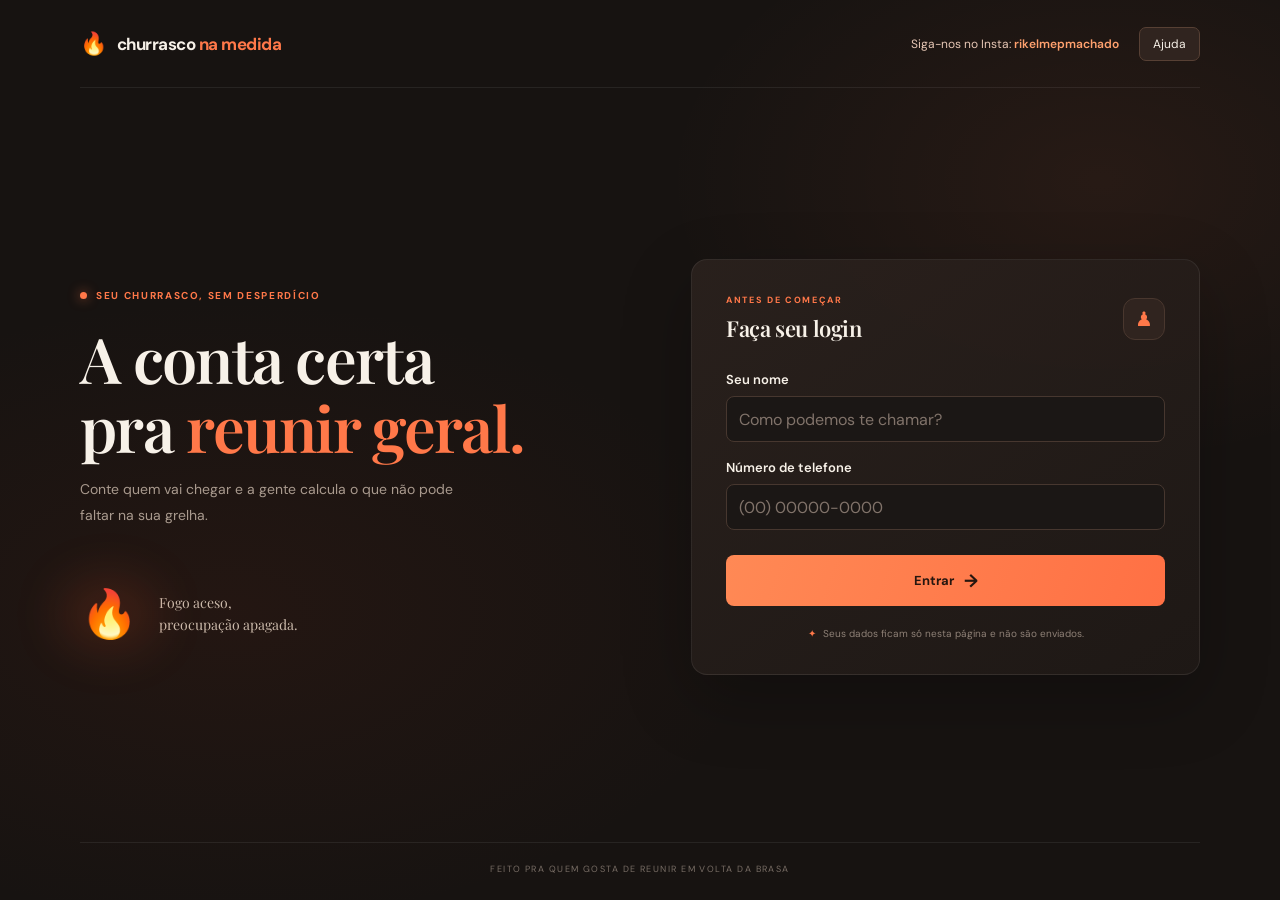
==== index.html @ 03a10711 "fix: ajusta quantidades de bebidas e pão de alho Co-authored-by: Copilot <223556219+Copilot@users.no" ====
<!DOCTYPE html>
<html lang="pt-BR">
<head>
  <meta charset="UTF-8">
  <meta name="viewport" content="width=device-width, initial-scale=1.0">
  <meta name="theme-color" content="#171311">
  <meta name="description" content="Planeje seu churrasco: calcule carnes, bebidas e acompanhamentos, organize compras e crie convites.">
  <title>Churrasco na Medida | Organizador</title>
  <link rel="preconnect" href="https://fonts.googleapis.com">
  <link rel="preconnect" href="https://fonts.gstatic.com" crossorigin>
  <link href="https://fonts.googleapis.com/css2?family=DM+Sans:wght@400;500;600;700&family=Playfair+Display:wght@600;700&display=swap" rel="stylesheet">
  <link rel="stylesheet" href="style.css">
  <script src="script.js" defer></script>
</head>
<body>
  <main class="page-shell">
    <header class="site-header">
      <a class="brand" href="#" aria-label="Churrasco na Medida, início">
        <span class="brand-mark" aria-hidden="true">🔥</span>
        <span>churrasco <span class="brand-accent">na medida</span></span>
      </a>
      <nav class="header-actions" aria-label="Links e ajuda">
        <a class="instagram-link" href="https://www.instagram.com/rikelmepmachado/" target="_blank" rel="noopener noreferrer">
          Siga-nos no Insta: <strong>rikelmepmachado</strong>
        </a>
        <button class="help-button" id="help-button" type="button">Ajuda</button>
      </nav>
    </header>

    <section class="calculator-layout" aria-labelledby="page-title">
      <div class="intro">
        <p class="eyebrow"><span aria-hidden="true"></span> SEU CHURRASCO, SEM DESPERDÍCIO</p>
        <h1 id="page-title">A conta certa<br>pra <span>reunir geral.</span></h1>
        <p class="intro-copy">Conte quem vai chegar e a gente calcula o que não pode faltar na sua grelha.</p>
        <div class="fire-illustration" aria-hidden="true">
          <span class="fire-glow"></span>
          <span class="fire-emoji">🔥</span>
          <span class="fire-caption">Fogo aceso,<br>preocupação apagada.</span>
        </div>
      </div>

      <div class="calculator-card">
        <section id="login-panel" aria-labelledby="login-title">
          <div class="card-heading">
            <div>
              <p class="card-kicker">ANTES DE COMEÇAR</p>
              <h2 id="login-title">Faça seu login</h2>
            </div>
            <span class="people-icon" aria-hidden="true">♟</span>
          </div>

          <form id="login-form">
            <div class="fields">
              <div class="form-field login-field">
                <label for="user-name">Seu nome</label>
                <input id="user-name" name="userName" type="text" autocomplete="name" maxlength="80" placeholder="Como podemos te chamar?" required>
              </div>
              <div class="form-field login-field">
                <label for="user-phone">Número de telefone</label>
                <input id="user-phone" name="phone" type="tel" autocomplete="tel" inputmode="tel" minlength="8" maxlength="20" placeholder="(00) 00000-0000" required>
              </div>
            </div>
            <button class="calculate-button" type="submit">
              Entrar <span aria-hidden="true">→</span>
            </button>
          </form>
          <p class="privacy-note"><span aria-hidden="true">✦</span> Seus dados ficam só nesta página e não são enviados.</p>
        </section>

        <section id="calculator-panel" hidden>
          <p id="login-thanks" class="login-thanks" role="status"></p>
          <div class="card-heading">
            <div>
              <p class="card-kicker">VAMOS COMEÇAR</p>
              <h2>Quem vem pro churrasco?</h2>
            </div>
            <span class="people-icon" aria-hidden="true">♟</span>
          </div>
          <form id="calculator-form">
            <div class="fields">
              <div class="form-field">
                <label for="men">Homens</label>
                <span class="field-hint">500g de carne por pessoa</span>
                <input id="men" name="men" type="number" min="0" step="1" value="0" inputmode="numeric" required>
              </div>
              <div class="form-field">
                <label for="women">Mulheres</label>
                <span class="field-hint">400g de carne por pessoa</span>
                <input id="women" name="women" type="number" min="0" step="1" value="0" inputmode="numeric" required>
              </div>
              <div class="form-field">
                <label for="children">Crianças</label>
                <span class="field-hint">Até 12 anos · 250g de carne por criança</span>
                <input id="children" name="children" type="number" min="0" step="1" value="0" inputmode="numeric" required>
              </div>
            </div>
            <fieldset class="side-options meat-options">
              <legend>Carnes <span>(escolha os cortes)</span></legend>
              <div class="side-checkboxes">
                <label><input type="checkbox" name="meats" value="picanha" checked> Picanha</label>
                <label><input type="checkbox" name="meats" value="alcatra"> Alcatra</label>
                <label><input type="checkbox" name="meats" value="costela"> Costela</label>
                <label><input type="checkbox" name="meats" value="maminha"> Maminha</label>
                <label><input type="checkbox" name="meats" value="linguica" checked> Linguiça</label>
                <label><input type="checkbox" name="meats" value="frango" checked> Frango</label>
                <label><input type="checkbox" name="meats" value="coracao"> Coração de frango</label>
                <label><input type="checkbox" name="meats" value="costelinha"> Costelinha suína</label>
              </div>
            </fieldset>
            <fieldset class="side-options">
              <legend>Acompanhamentos <span>(selecione os que deseja)</span></legend>
              <div class="side-checkboxes">
                <label><input type="checkbox" name="sides" value="rice"> Arroz</label>
                <label><input type="checkbox" name="sides" value="garlic-bread"> Pão de alho</label>
                <label><input type="checkbox" name="sides" value="farofa"> Farofa</label>
                <label><input type="checkbox" name="sides" value="vinaigrette"> Vinagrete</label>
                <label><input type="checkbox" name="sides" value="potato-salad"> Salada de maionese</label>
              </div>
            </fieldset>
            <fieldset class="side-options">
              <legend>Bebidas sem álcool <span>(a quantidade é dividida entre as opções)</span></legend>
              <div class="side-checkboxes">
                <label><input type="checkbox" name="drinks" value="water" checked> Água</label>
                <label><input type="checkbox" name="drinks" value="soda" checked> Refrigerante</label>
                <label><input type="checkbox" name="drinks" value="juice"> Suco</label>
                <label><input type="checkbox" name="drinks" value="other"> Outras bebidas</label>
              </div>
              <div class="drink-settings">
                <label class="form-field login-field" for="duration">
                  Duração do churrasco (horas)
                  <input id="duration" name="duration" type="number" min="1" max="24" step="1" value="4" required>
                </label>
                <label class="form-field login-field other-drink-field" for="other-drink-name">
                  Nome da outra bebida
                  <input id="other-drink-name" name="otherDrinkName" type="text" maxlength="40" placeholder="Ex.: água de coco" disabled>
                </label>
              </div>
            </fieldset>
            <label class="economy-option">
              <input id="economy-mode" name="economyMode" type="checkbox">
              <span><strong>Modo econômico</strong><small>Prioriza frango, linguiça, arroz e farofa para simplificar e reduzir desperdícios.</small></span>
            </label>
            <button class="calculate-button" type="submit">
              Calcular meu churrasco <span aria-hidden="true">→</span>
            </button>
            <p class="inline-status" id="calculator-status" role="status"></p>
          </form>

          <section id="results" class="results" aria-labelledby="results-title" aria-live="polite" hidden>
            <div class="results-heading">
              <div>
                <p class="card-kicker">LISTA DE COMPRAS</p>
                <h2 id="results-title">Pode preparar a brasa!</h2>
              </div>
              <span class="results-people" id="people-count"></span>
            </div>
            <p class="people-breakdown" id="people-breakdown"></p>
            <div class="result-list">
              <article class="result-item result-featured">
                <span class="result-icon" aria-hidden="true">🥩</span>
                <div class="result-label"><h3>Carnes selecionadas</h3><p>Quantidade total recomendada</p></div>
                <strong id="meat-result">0 kg</strong>
              </article>
              <div class="result-details" id="meat-breakdown" aria-label="Quantidade por tipo de carne"></div>
              <article class="result-item">
                <span class="result-icon" aria-hidden="true">🍺</span>
                <div class="result-label"><h3>Cerveja</h3><p>1,5 L por adulto</p></div>
                <strong id="beer-result">0 L</strong>
              </article>
              <article class="result-item">
                <span class="result-icon" aria-hidden="true">🥤</span>
                <div class="result-label"><h3>Bebidas sem álcool</h3><p>300 ml por adulto e 400 ml por criança, por hora</p></div>
                <strong id="soft-drink-result">0 L</strong>
              </article>
              <div class="result-details" id="drink-breakdown" aria-label="Quantidade por tipo de bebida"></div>
              <article class="result-item">
                <span class="result-icon" aria-hidden="true">🪵</span>
                <div class="result-label"><h3>Carvão</h3><p>1 kg por kg de carne</p></div>
                <strong id="charcoal-result">0 kg</strong>
              </article>
              <article class="result-item" id="rice-result-item" hidden>
                <span class="result-icon" aria-hidden="true">🍚</span>
                <div class="result-label"><h3>Arroz</h3><p>150g por adulto, 75g por criança</p></div>
                <strong id="rice-result">0 kg</strong>
              </article>
              <article class="result-item" id="garlic-bread-result-item" hidden>
                <span class="result-icon" aria-hidden="true">🥖</span>
                <div class="result-label"><h3>Pão de alho</h3><p>1 por adulto, meio por criança</p></div>
                <strong id="garlic-bread-result">0 unidades</strong>
              </article>
              <article class="result-item" id="farofa-result-item" hidden>
                <span class="result-icon" aria-hidden="true">🍲</span>
                <div class="result-label"><h3>Farofa</h3><p>50g por adulto, 25g por criança</p></div>
                <strong id="farofa-result">0 g</strong>
              </article>
              <article class="result-item" id="vinaigrette-result-item" hidden>
                <span class="result-icon" aria-hidden="true">🍅</span>
                <div class="result-label"><h3>Vinagrete</h3><p>50g por adulto, 25g por criança</p></div>
                <strong id="vinaigrette-result">0 g</strong>
              </article>
              <article class="result-item" id="potato-salad-result-item" hidden>
                <span class="result-icon" aria-hidden="true">🥗</span>
                <div class="result-label"><h3>Salada de maionese</h3><p>150g por adulto, 100g por criança</p></div>
                <strong id="potato-salad-result">0 kg</strong>
              </article>
            </div>
            <p class="results-note">Estimativa baseada nas quantidades por pessoa. Bom churrasco! 🔥</p>
            <section class="shopping-section" aria-labelledby="shopping-title">
              <div class="section-heading">
                <div><p class="card-kicker">TUDO EM UM SÓ LUGAR</p><h3 id="shopping-title">Lista de compras</h3></div>
                <button class="secondary-button" id="save-plan-button" type="button">Salvar planejamento</button>
              </div>
              <form class="add-item-form" id="add-item-form">
                <label class="visually-hidden" for="new-item-name">Produto</label>
                <input id="new-item-name" name="itemName" type="text" maxlength="80" placeholder="Adicionar outro produto" required>
                <label class="visually-hidden" for="new-item-quantity">Quantidade</label>
                <input id="new-item-quantity" name="itemQuantity" type="number" min="0" step="any" value="1" required>
                <label class="visually-hidden" for="new-item-unit">Unidade</label>
                <input id="new-item-unit" name="itemUnit" type="text" maxlength="20" value="unidades" placeholder="Unidade">
                <button class="secondary-button" type="submit">Adicionar</button>
              </form>
              <ul class="shopping-list" id="shopping-list" aria-label="Itens para comprar"></ul>
              <div class="list-actions">
                <button class="secondary-button" id="export-pdf-button" type="button">Exportar lista em PDF</button>
                <span id="shopping-status" class="inline-status" role="status"></span>
              </div>
            </section>
          </section>
          <section id="extra-tools" class="extra-tools" hidden>
            <section class="tool-section invitation-section" aria-labelledby="invitation-title">
              <div class="section-heading">
                <div><p class="card-kicker">CHAME A TURMA</p><h3 id="invitation-title">Convite para o churrasco</h3></div>
                <span class="tool-icon" aria-hidden="true">💌</span>
              </div>
              <form id="invitation-form" class="invitation-form">
                <label>Nome do churrasco<input name="eventName" type="text" maxlength="80" placeholder="Ex.: Churrasco de domingo" required></label>
                <div class="invitation-fields">
                  <label>Data<input name="eventDate" type="date" required></label>
                  <label>Horário<input name="eventTime" type="time" required></label>
                </div>
                <label>Local<input name="eventLocation" type="text" maxlength="100" placeholder="Onde será?" required></label>
                <label>Mensagem personalizada<textarea name="eventMessage" rows="3" maxlength="240" placeholder="Uma mensagem para os convidados (opcional)"></textarea></label>
                <button class="calculate-button" type="submit">Preparar convite <span aria-hidden="true">→</span></button>
              </form>
              <article id="invitation-preview" class="invitation-preview" hidden aria-live="polite">
                <p class="card-kicker">VOCÊ ESTÁ CONVIDADO(A)!</p>
                <h4 id="preview-name"></h4>
                <p id="preview-date"></p>
                <p id="preview-location"></p>
                <p id="preview-message"></p>
                <a id="whatsapp-link" class="secondary-button whatsapp-button" href="#" target="_blank" rel="noopener noreferrer">Compartilhar pelo WhatsApp</a>
              </article>
            </section>
            <section class="tool-section history-section" aria-labelledby="history-title">
              <div class="section-heading">
                <div><p class="card-kicker">GUARDADO NESTE NAVEGADOR</p><h3 id="history-title">Histórico de churrascos</h3></div>
                <span class="tool-icon" aria-hidden="true">🗂️</span>
              </div>
              <p class="history-empty" id="history-empty">Seus planejamentos salvos aparecerão aqui.</p>
              <ul class="history-list" id="history-list"></ul>
              <p class="inline-status" id="storage-status" role="status"></p>
            </section>
          </section>
        </section>
      </div>
    </section>
    <footer class="site-footer">FEITO PRA QUEM GOSTA DE REUNIR EM VOLTA DA BRASA</footer>
  </main>
  <dialog id="help-dialog" aria-labelledby="help-title">
    <div class="help-content">
      <div class="help-heading">
        <div>
          <p class="card-kicker">PRECISA DE UMA MÃO?</p>
          <h2 id="help-title">Como usar</h2>
        </div>
        <button class="help-close" id="help-close" type="button" aria-label="Fechar ajuda">×</button>
      </div>
      <p>Preencha seu nome e telefone para entrar. Depois, informe quantos adultos e crianças vão ao churrasco, escolha carnes, bebidas e acompanhamentos e toque em <strong>Calcular meu churrasco</strong>.</p>
      <p>Você pode editar a lista de compras, preparar um convite para compartilhar pelo WhatsApp, salvar planejamentos neste navegador e imprimir a lista ou salvá-la como PDF. Seus dados de login não são enviados nem guardados.</p>
    </div>
  </dialog>
</body>
</html>
---- style.css ----
:root {
  color-scheme: dark;
  font-family: "DM Sans", sans-serif;
  background: #171311;
  color: #f7f1e8;
  font-synthesis: none;
  text-rendering: optimizeLegibility;
  --surface: #211b18;
  --surface-raised: #2a211d;
  --muted: #a99a8e;
  --accent: #ff7849;
  --accent-light: #ffa16e;
  --line: #3a2e28;
}

* { box-sizing: border-box; }

body {
  min-width: 0;
  min-height: 100vh;
  margin: 0;
  background:
    radial-gradient(ellipse at 18% 68%, rgb(120 44 24 / 13%), transparent 36%),
    radial-gradient(ellipse at 86% 20%, rgb(255 120 73 / 7%), transparent 28%),
    #171311;
}

button, input { font: inherit; }

.page-shell {
  width: min(1120px, calc(100% - 64px));
  min-height: 100vh;
  margin: 0 auto;
  display: flex;
  flex-direction: column;
}

.site-header {
  min-height: 88px;
  display: flex;
  align-items: center;
  justify-content: space-between;
  border-bottom: 1px solid rgb(255 255 255 / 7%);
}

.brand {
  display: inline-flex;
  align-items: center;
  gap: 10px;
  color: #f7f1e8;
  font-size: 17px;
  font-weight: 700;
  letter-spacing: -0.5px;
  text-decoration: none;
}

.brand-mark { font-size: 22px; }
.brand-accent { color: var(--accent); }
.header-actions { display: flex; align-items: center; gap: 20px; }
.instagram-link { color: #e7c7b5; font-size: 12px; text-decoration: none; }
.instagram-link strong { color: var(--accent-light); font-weight: 600; }
.instagram-link:hover { text-decoration: underline; }
.help-button, .help-close {
  border: 1px solid #574034;
  border-radius: 7px;
  color: #f7f1e8;
  background: #30241f;
  cursor: pointer;
}
.help-button { padding: 8px 13px; font-size: 12px; }
.help-button:hover, .help-close:hover { border-color: var(--accent); }

.calculator-layout {
  flex: 1;
  display: grid;
  grid-template-columns: 1fr 1fr;
  align-items: center;
  gap: clamp(44px, 8vw, 104px);
  padding: 68px 0 64px;
}

.intro {
  position: relative;
  align-self: stretch;
  display: flex;
  flex-direction: column;
  justify-content: center;
}

.eyebrow, .card-kicker {
  margin: 0;
  color: var(--accent);
  font-size: 10px;
  font-weight: 700;
  letter-spacing: 1.65px;
}

.eyebrow { display: flex; align-items: center; gap: 9px; }
.eyebrow span {
  width: 7px;
  height: 7px;
  border-radius: 50%;
  background: var(--accent);
  box-shadow: 0 0 12px rgb(255 120 73 / 70%);
}

h1, h2, h3, p { margin-top: 0; }

h1 {
  margin: 22px 0 16px;
  font-family: "Playfair Display", Georgia, serif;
  font-size: clamp(42px, 5vw, 63px);
  font-weight: 600;
  letter-spacing: -1.7px;
  line-height: 1.09;
}

h1 span { color: var(--accent); }

.intro-copy {
  max-width: 380px;
  margin-bottom: 0;
  color: var(--muted);
  font-size: 14px;
  line-height: 1.8;
}

.fire-illustration { position: relative; display: flex; align-items: center; gap: 20px; margin-top: 55px; }
.fire-glow {
  position: absolute;
  left: -20px;
  width: 98px;
  height: 72px;
  border-radius: 50%;
  background: rgb(255 92 42 / 14%);
  filter: blur(24px);
}
.fire-emoji { position: relative; font-size: 47px; }
.fire-caption { color: #cab9aa; font-family: "Playfair Display", Georgia, serif; font-size: 14px; line-height: 1.55; }

.calculator-card {
  padding: 34px;
  border: 1px solid rgb(255 255 255 / 7%);
  border-radius: 16px;
  background: linear-gradient(145deg, rgb(42 33 29 / 97%), rgb(31 25 22 / 97%));
  box-shadow: 0 24px 70px rgb(0 0 0 / 24%);
}

.card-heading, .results-heading { display: flex; align-items: center; justify-content: space-between; gap: 16px; }
.card-heading { margin-bottom: 28px; }
.card-kicker { margin-bottom: 7px; font-size: 9px; }
.card-heading h2, .results-heading h2 {
  margin-bottom: 0;
  font-family: "Playfair Display", Georgia, serif;
  font-size: 22px;
  font-weight: 600;
  letter-spacing: -0.4px;
}

.people-icon {
  display: grid;
  width: 42px;
  height: 42px;
  flex: 0 0 auto;
  place-items: center;
  border: 1px solid #49372e;
  border-radius: 12px;
  color: var(--accent);
  font-size: 20px;
  background: #30241f;
}

.fields { display: grid; gap: 17px; }
.form-field { position: relative; display: grid; grid-template-columns: 1fr 76px; align-items: center; gap: 3px 12px; }
.form-field label { font-size: 13px; font-weight: 600; }
.field-hint { grid-column: 1; color: #96877c; font-size: 10px; }
.side-options {
  min-width: 0;
  margin: 24px 0 0;
  padding: 16px 14px;
  border: 1px solid var(--line);
  border-radius: 9px;
}
.side-options legend { padding: 0 6px; color: #f7f1e8; font-size: 12px; font-weight: 600; }
.side-options legend span { color: #96877c; font-size: 10px; font-weight: 400; }
.side-checkboxes { display: grid; grid-template-columns: repeat(2, minmax(0, 1fr)); gap: 12px 10px; }
.side-checkboxes label { display: flex; min-width: 0; align-items: center; gap: 8px; color: #c9b9ad; font-size: 11px; cursor: pointer; }
.side-checkboxes input { width: 15px; height: 15px; flex: 0 0 auto; margin: 0; accent-color: var(--accent); }
.form-field input {
  grid-column: 2;
  grid-row: 1 / span 2;
  width: 76px;
  height: 46px;
  padding: 0 8px;
  border: 1px solid #47372f;
  border-radius: 8px;
  outline: none;
  color: #fff7ee;
  text-align: center;
  background: #1b1715;
  transition: border-color 150ms ease, box-shadow 150ms ease;
}
.form-field input:focus { border-color: var(--accent); box-shadow: 0 0 0 3px rgb(255 120 73 / 13%); }
.form-field input::-webkit-inner-spin-button, .form-field input::-webkit-outer-spin-button { opacity: 1; }
.login-field { grid-template-columns: 1fr; gap: 8px; }
.login-field input {
  grid-column: 1;
  grid-row: auto;
  width: 100%;
  padding: 0 12px;
  text-align: left;
}
.login-field input::placeholder { color: #81736a; }
.login-thanks {
  margin: 0 0 22px;
  padding: 12px 14px;
  border: 1px solid #70402d;
  border-radius: 8px;
  color: #ffd0b5;
  font-size: 13px;
  background: #37251e;
}

.calculate-button {
  display: flex;
  width: 100%;
  min-height: 51px;
  align-items: center;
  justify-content: center;
  gap: 10px;
  margin-top: 25px;
  border: 0;
  border-radius: 8px;
  color: #26160f;
  font-size: 13px;
  font-weight: 700;
  background: linear-gradient(110deg, #ff8955, #ff7044);
  cursor: pointer;
  transition: filter 150ms ease, transform 150ms ease;
}
.calculate-button:hover { filter: brightness(1.08); transform: translateY(-1px); }
.calculate-button:focus-visible { outline: 3px solid #ffd1b6; outline-offset: 3px; }
.calculate-button span { font-size: 18px; line-height: 1; }

.results { margin-top: 30px; padding-top: 24px; border-top: 1px solid var(--line); }
.results[hidden] { display: none; }
.results-heading { margin-bottom: 18px; }
.results-heading h2 { font-size: 20px; }
.results-people { flex: 0 0 auto; padding: 7px 10px; border-radius: 20px; color: #f3b99e; font-size: 10px; background: #39271f; }
.result-list { display: grid; gap: 8px; }
.result-item {
  display: flex;
  min-height: 61px;
  align-items: center;
  gap: 12px;
  padding: 10px 12px;
  border: 1px solid #382c26;
  border-radius: 9px;
  background: #211b18;
}
.result-item[hidden] { display: none; }
.result-featured { border-color: #70402d; background: linear-gradient(100deg, #37251e, #29201c); }
.result-icon {
  display: grid;
  width: 34px;
  height: 34px;
  flex: 0 0 auto;
  place-items: center;
  border-radius: 8px;
  font-size: 17px;
  background: #342823;
}
.result-label { min-width: 0; flex: 1; }
.result-label h3 { margin: 0 0 2px; font-size: 12px; font-weight: 600; }
.result-label p { margin: 0; color: #a39387; font-size: 9px; }
.result-item strong { color: #fff1e5; font-size: 14px; white-space: nowrap; }
.result-featured strong { color: var(--accent-light); font-size: 16px; }
.results-note { margin: 13px 0 0; color: #9c8c80; font-size: 10px; line-height: 1.6; }
.privacy-note { margin: 21px 0 0; color: #8e8076; font-size: 10px; text-align: center; }
.privacy-note span { padding-right: 4px; color: var(--accent); }

.site-footer {
  padding: 20px 0 25px;
  border-top: 1px solid rgb(255 255 255 / 7%);
  color: #786d65;
  font-size: 9px;
  letter-spacing: 1.45px;
  text-align: center;
}

dialog {
  width: min(440px, calc(100% - 32px));
  padding: 0;
  border: 1px solid #574034;
  border-radius: 14px;
  color: #f7f1e8;
  background: #241d19;
  box-shadow: 0 24px 80px rgb(0 0 0 / 55%);
}
dialog::backdrop { background: rgb(0 0 0 / 72%); backdrop-filter: blur(3px); }
.help-content { padding: 26px; }
.help-heading { display: flex; align-items: flex-start; justify-content: space-between; gap: 16px; margin-bottom: 20px; }
.help-heading h2 { margin: 0; font-family: "Playfair Display", Georgia, serif; font-size: 25px; }
.help-close { width: 34px; height: 34px; font-size: 23px; line-height: 1; }
.help-content > p { margin-bottom: 14px; color: #c5b5a9; font-size: 13px; line-height: 1.7; }
.help-content > p:last-child { margin-bottom: 0; }
.help-content strong { color: #fff1e5; }

@media (max-width: 760px) {
  .page-shell { width: min(100% - 36px, 520px); }
  .site-header { min-height: 70px; }
  .header-actions { gap: 10px; }
  .instagram-link { max-width: 175px; font-size: 10px; line-height: 1.4; }
  .help-button { padding: 7px 10px; }
  .calculator-layout { grid-template-columns: 1fr; gap: 28px; padding: 46px 0 40px; }
  .intro { min-height: auto; }
  h1 { margin-top: 16px; font-size: clamp(40px, 11vw, 55px); }
  .intro-copy { max-width: 420px; font-size: 13px; }
  .fire-illustration { display: none; }
  .calculator-card { padding: 25px 22px; }
  .side-checkboxes { grid-template-columns: 1fr; }
  .site-footer { font-size: 8px; }
}

@media (max-width: 360px) {
  .page-shell { width: calc(100% - 28px); }
  .header-actions { gap: 6px; }
  .instagram-link { max-width: 145px; font-size: 9px; }
  .calculator-card { padding: 22px 16px; }
  .card-heading h2 { font-size: 20px; }
}

@media (prefers-reduced-motion: reduce) {
  *, *::before, *::after { scroll-behavior: auto !important; transition-duration: 0.01ms !important; }
}

.meat-options { margin-top: 21px; }
.drink-settings {
  display: grid;
  grid-template-columns: repeat(2, minmax(0, 1fr));
  gap: 14px;
  margin-top: 18px;
}
.drink-settings .form-field { gap: 7px; color: #c9b9ad; font-size: 11px; }
.drink-settings .form-field input {
  grid-column: 1;
  grid-row: auto;
  width: 100%;
  height: 40px;
  text-align: left;
}
.drink-settings .form-field input:disabled { opacity: .5; }
.economy-option {
  display: flex;
  align-items: flex-start;
  gap: 10px;
  margin-top: 19px;
  padding: 13px;
  border: 1px solid #70402d;
  border-radius: 9px;
  background: rgb(255 120 73 / 6%);
  cursor: pointer;
}
.economy-option input { width: 16px; height: 16px; flex: 0 0 auto; margin: 2px 0 0; accent-color: var(--accent); }
.economy-option span { display: grid; gap: 4px; }
.economy-option strong { color: #ffe2d0; font-size: 12px; }
.economy-option small { color: #a99a8e; font-size: 10px; line-height: 1.5; }
.inline-status { min-height: 16px; margin: 8px 0 0; color: #ffc09e; font-size: 11px; line-height: 1.5; }
.people-breakdown { margin: -7px 0 16px; color: #a99a8e; font-size: 11px; }
.result-details { display: grid; gap: 5px; padding: 1px 5px 5px 46px; }
.result-details:empty { display: none; }
.result-detail { display: flex; justify-content: space-between; gap: 12px; color: #c9b9ad; font-size: 11px; }
.result-detail strong { color: #f3b99e; font-size: 11px; white-space: nowrap; }
.shopping-section, .tool-section { margin-top: 26px; padding-top: 23px; border-top: 1px solid var(--line); }
.section-heading { display: flex; align-items: center; justify-content: space-between; gap: 12px; margin-bottom: 16px; }
.section-heading h3 { margin: 0; font-family: "Playfair Display", Georgia, serif; font-size: 19px; font-weight: 600; }
.secondary-button {
  display: inline-flex;
  min-height: 36px;
  align-items: center;
  justify-content: center;
  padding: 8px 11px;
  border: 1px solid #634332;
  border-radius: 7px;
  color: #ffe2d0;
  font: inherit;
  font-size: 10px;
  font-weight: 600;
  text-decoration: none;
  background: #34251e;
  cursor: pointer;
  transition: background 150ms ease, border-color 150ms ease, transform 150ms ease;
}
.secondary-button:hover { border-color: var(--accent); background: #493025; transform: translateY(-1px); }
.secondary-button:focus-visible, .remove-item-button:focus-visible, input:focus-visible, textarea:focus-visible {
  outline: 2px solid var(--accent-light);
  outline-offset: 2px;
}
.add-item-form { display: grid; grid-template-columns: minmax(0, 1fr) 74px 92px auto; gap: 7px; margin-bottom: 12px; }
.add-item-form input, .invitation-form input, .invitation-form textarea {
  width: 100%;
  min-width: 0;
  padding: 9px 10px;
  border: 1px solid #47372f;
  border-radius: 7px;
  color: #fff7ee;
  font: inherit;
  font-size: 11px;
  background: #1b1715;
}
.add-item-form input::placeholder, .invitation-form input::placeholder, .invitation-form textarea::placeholder { color: #81736a; }
.add-item-form .secondary-button { min-height: 37px; }
.shopping-list, .history-list { display: grid; gap: 7px; margin: 0; padding: 0; list-style: none; }
.shopping-row {
  display: grid;
  grid-template-columns: minmax(0, 1fr) auto 30px;
  align-items: center;
  gap: 8px;
  min-height: 48px;
  padding: 7px 9px;
  border: 1px solid #382c26;
  border-radius: 8px;
  background: #211b18;
}
.shopping-check { display: flex; min-width: 0; align-items: center; gap: 8px; cursor: pointer; }
.shopping-check input { width: 15px; height: 15px; flex: 0 0 auto; margin: 0; accent-color: var(--accent); }
.shopping-name { overflow-wrap: anywhere; color: #f1e5da; font-size: 11px; }
.shopping-category { padding: 3px 6px; border-radius: 9px; color: #c3a18e; font-size: 8px; background: #34251e; white-space: nowrap; }
.shopping-row.is-checked .shopping-name { color: #93857c; text-decoration: line-through; }
.shopping-quantity { display: flex; align-items: center; gap: 5px; color: #a99a8e; font-size: 10px; }
.shopping-quantity input { width: 65px; height: 31px; padding: 0 5px; border: 1px solid #47372f; border-radius: 6px; color: #fff7ee; font: inherit; text-align: center; background: #1b1715; }
.remove-item-button { width: 29px; height: 29px; border: 1px solid #49372e; border-radius: 7px; color: #e9a98e; font-size: 19px; line-height: 1; background: #30241f; cursor: pointer; }
.remove-item-button:hover { border-color: var(--accent); color: #fff1e5; }
.shopping-empty, .history-empty { padding: 12px; color: #a99a8e; font-size: 11px; text-align: center; }
.list-actions { display: flex; align-items: center; justify-content: space-between; gap: 10px; margin-top: 12px; }
.list-actions .inline-status { min-height: 0; margin: 0; text-align: right; }
.extra-tools { display: grid; grid-template-columns: 1fr 1fr; gap: 20px; margin-top: 23px; }
.extra-tools[hidden] { display: none; }
.extra-tools .tool-section { min-width: 0; margin-top: 0; padding: 20px; border: 1px solid var(--line); border-radius: 12px; background: rgb(33 27 24 / 65%); }
.tool-icon { display: grid; width: 37px; height: 37px; flex: 0 0 auto; place-items: center; border: 1px solid #49372e; border-radius: 10px; background: #30241f; }
.invitation-form { display: grid; gap: 11px; }
.invitation-form > label { display: grid; gap: 6px; color: #c9b9ad; font-size: 10px; font-weight: 600; }
.invitation-form textarea { resize: vertical; }
.invitation-fields { display: grid; grid-template-columns: 1fr 1fr; gap: 10px; }
.invitation-fields label { display: grid; gap: 6px; color: #c9b9ad; font-size: 10px; font-weight: 600; }
.invitation-form .calculate-button { margin-top: 1px; }
.invitation-preview { margin-top: 16px; padding: 16px; border: 1px solid #70402d; border-radius: 10px; background: linear-gradient(130deg, #37251e, #29201c); }
.invitation-preview .card-kicker { margin-bottom: 8px; }
.invitation-preview h4 { margin: 0 0 12px; color: #ffb18e; font-family: "Playfair Display", Georgia, serif; font-size: 20px; }
.invitation-preview p:not(.card-kicker) { margin: 0 0 7px; color: #e0d1c5; font-size: 11px; line-height: 1.5; white-space: pre-line; }
.whatsapp-button { margin-top: 7px; }
.history-row { display: flex; align-items: center; justify-content: space-between; gap: 10px; padding: 10px; border: 1px solid #382c26; border-radius: 8px; background: #211b18; }
.history-row > div:first-child { display: grid; min-width: 0; gap: 4px; }
.history-row strong { overflow-wrap: anywhere; color: #f1e5da; font-size: 11px; }
.history-row small { color: #a99a8e; font-size: 9px; }
.history-actions { display: flex; align-items: center; gap: 6px; }
.visually-hidden { position: absolute; width: 1px; height: 1px; overflow: hidden; clip: rect(0, 0, 0, 0); white-space: nowrap; clip-path: inset(50%); }

@media (max-width: 760px) {
  .drink-settings { grid-template-columns: 1fr; }
  .extra-tools { grid-template-columns: 1fr; gap: 0; }
  .extra-tools .tool-section { padding: 17px; }
  .extra-tools .history-section { margin-top: 18px; }
}

@media (max-width: 480px) {
  .add-item-form { grid-template-columns: minmax(0, 1fr) 72px; }
  .add-item-form input:first-of-type { grid-column: 1 / -1; }
  .add-item-form input:nth-of-type(3) { grid-column: 1; }
  .add-item-form .secondary-button { grid-column: 2; grid-row: 2; }
  .shopping-row { grid-template-columns: minmax(0, 1fr) auto 28px; gap: 5px; padding: 7px; }
  .shopping-category { display: none; }
  .shopping-quantity input { width: 54px; }
  .section-heading { align-items: flex-start; }
  .section-heading .secondary-button { max-width: 125px; text-align: center; }
  .list-actions { align-items: flex-start; flex-direction: column; }
  .list-actions .inline-status { text-align: left; }
  .history-row { align-items: flex-start; }
}

@media print {
  @page { margin: 14mm; }
  body, body * { visibility: hidden !important; }
  #results, #results * { visibility: visible !important; }
  #results {
    position: absolute;
    inset: 0 auto auto 0;
    display: block !important;
    width: 100%;
    margin: 0;
    padding: 0;
    border: 0;
    color: #211b18;
    background: #fff;
  }
  #results .results-heading h2, #results .section-heading h3, #results h3,
  #results .result-item strong, #results .result-detail strong { color: #211b18; }
  #results .card-kicker, #results .result-label p, #results .results-note,
  #results .people-breakdown, #results .result-detail { color: #51443b; }
  #results .result-item, #results .result-featured, #results .shopping-row {
    border-color: #d7cbc2;
    color: #211b18;
    background: #fff;
    break-inside: avoid;
  }
  #results .result-icon { background: #f3eee9; }
  #results .add-item-form, #results .list-actions, #results .remove-item-button,
  #results .shopping-check input, #results .shopping-category,
  #results #save-plan-button, #results #export-pdf-button { display: none !important; }
  #results .shopping-section { break-before: page; }
  #results .shopping-quantity input {
    width: 55px;
    padding: 0;
    border: 0;
    color: #211b18;
    background: transparent;
  }
  #results .shopping-quantity { color: #51443b; }
  #results .result-details { padding-left: 46px; }
  #results .people-breakdown { margin-top: 8px; }
}
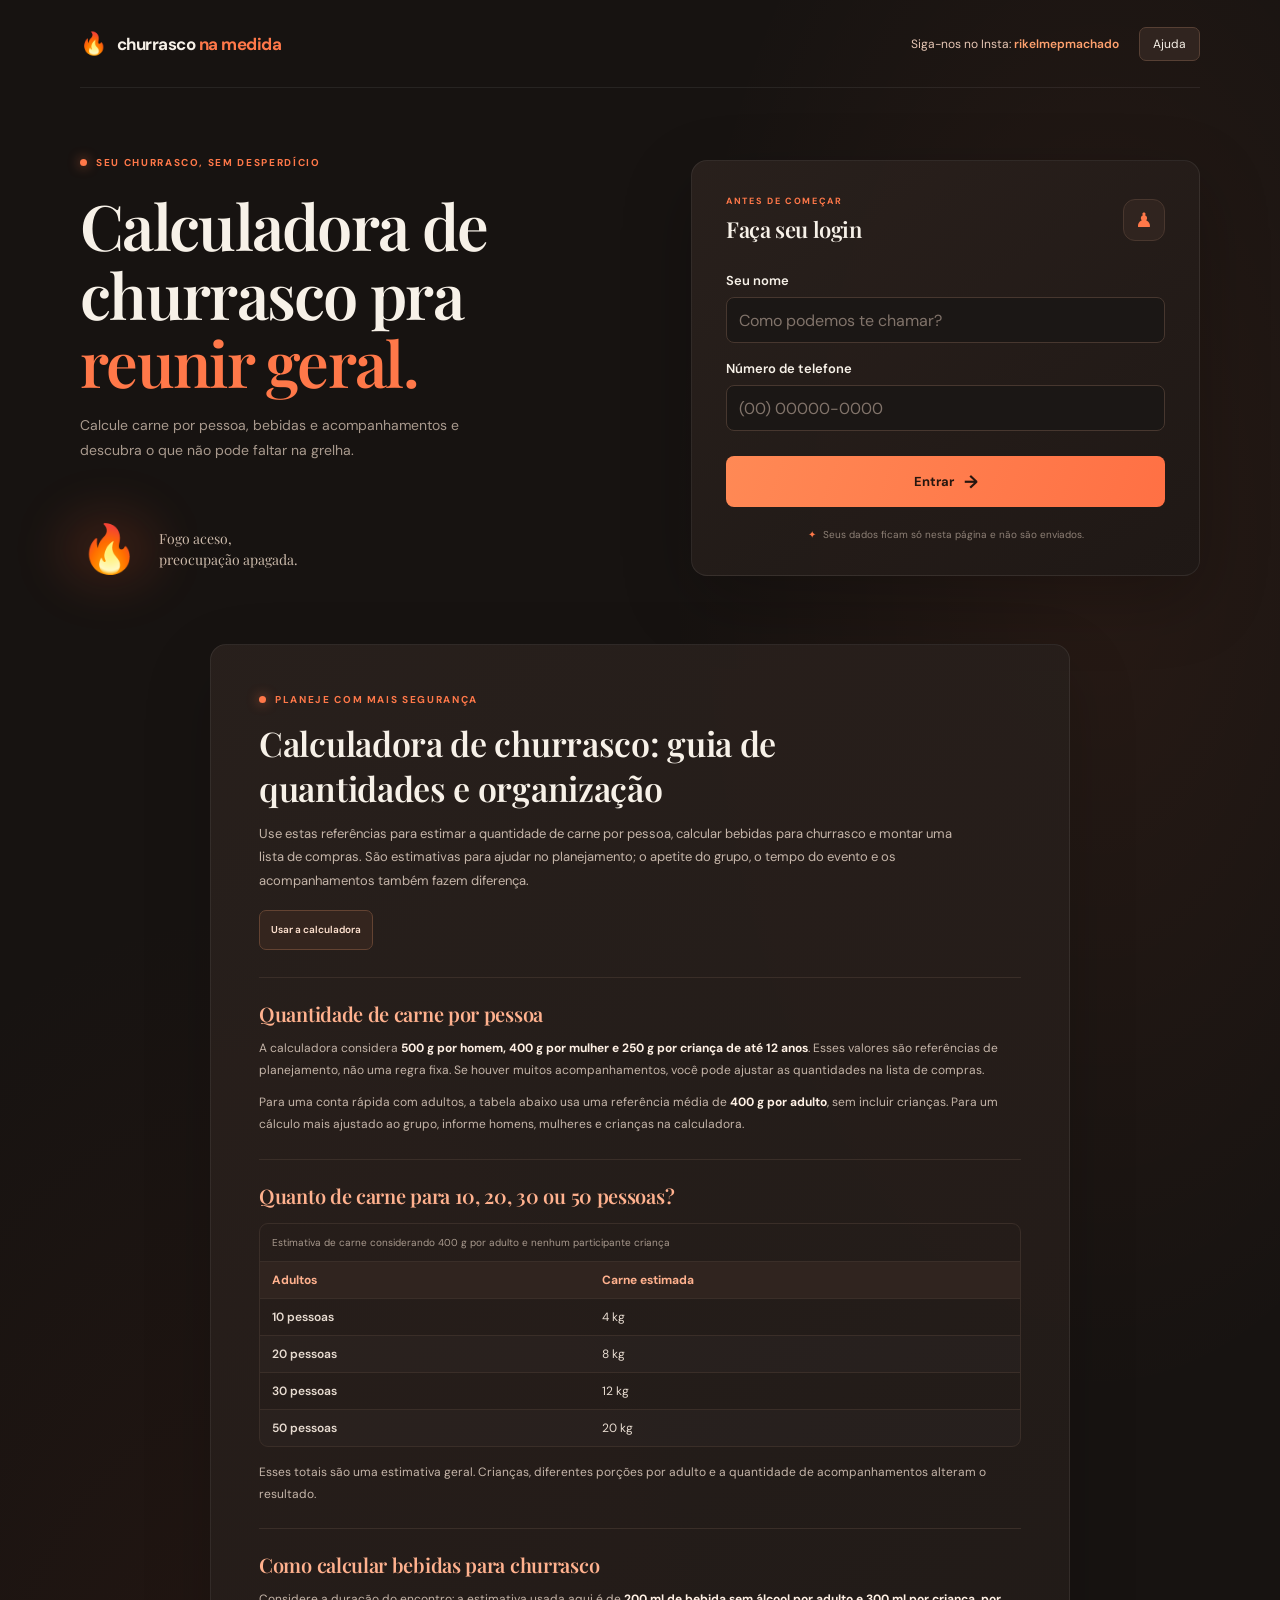
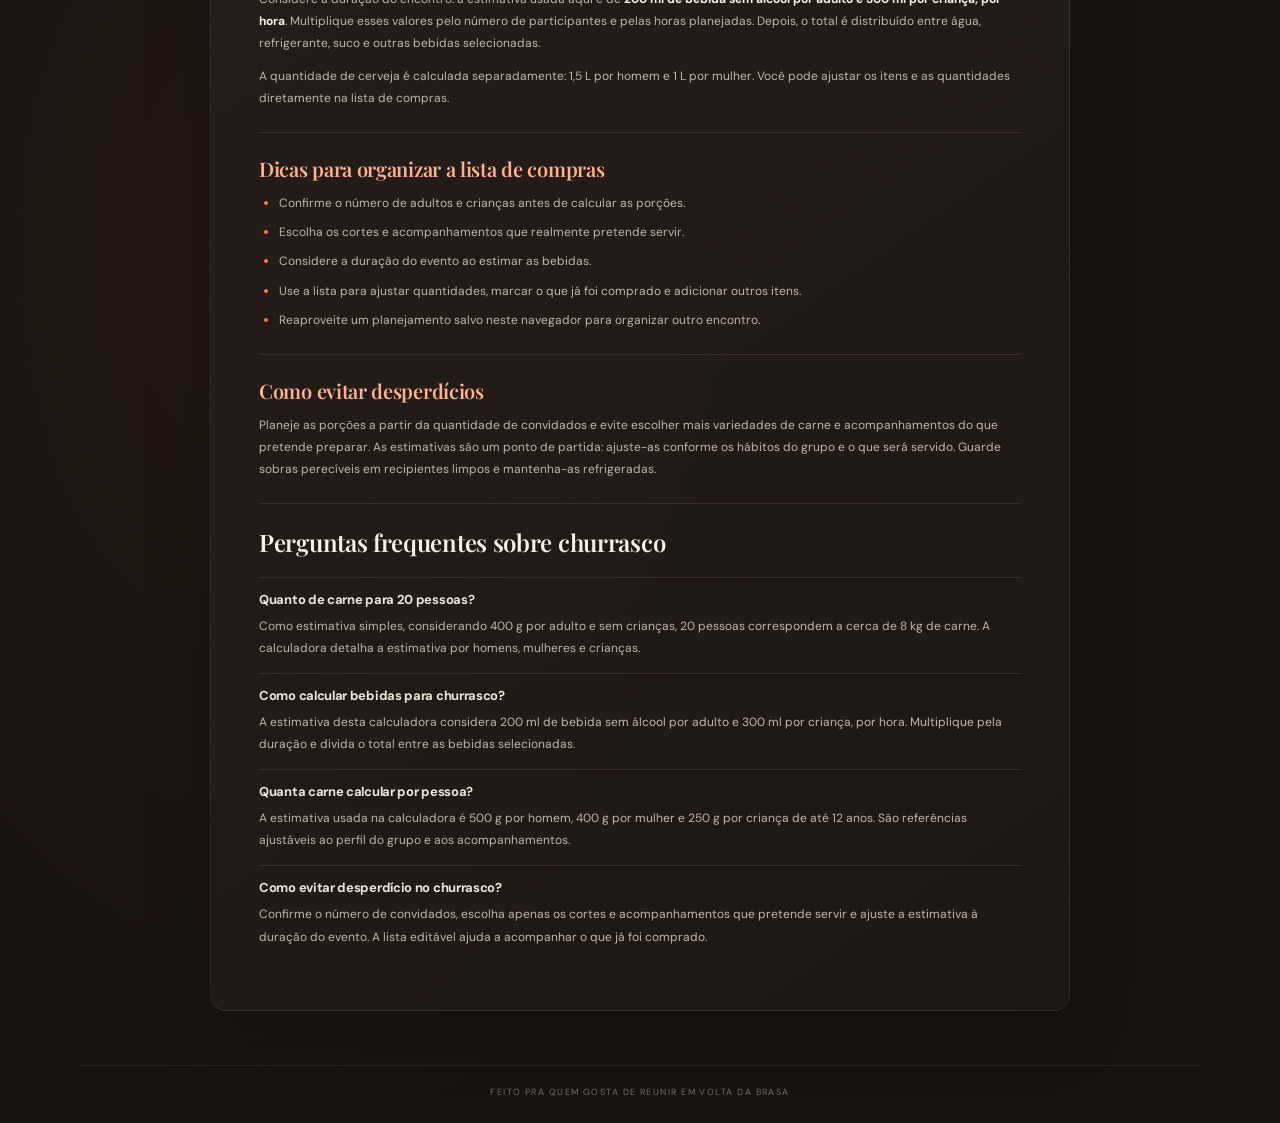
==== commit 0f70c0be: "feat: adiciona SEO e verificacao Search Console Co-authored-by: Copilot <223556219+Copilot@users.nor" ====
--- a/index.html
+++ b/index.html
@@ -4,8 +4,94 @@
   <meta charset="UTF-8">
   <meta name="viewport" content="width=device-width, initial-scale=1.0">
   <meta name="theme-color" content="#171311">
-  <meta name="description" content="Planeje seu churrasco: calcule carnes, bebidas e acompanhamentos, organize compras e crie convites.">
-  <title>Churrasco na Medida | Organizador</title>
+  <meta name="description" content="Use a calculadora de churrasco para estimar carne por pessoa, bebidas e acompanhamentos. Monte sua lista de compras e planeje sem desperdício.">
+  <meta name="robots" content="index, follow, max-image-preview:large">
+  <link rel="canonical" href="https://churaconamedida.netlify.app/">
+  <meta property="og:type" content="website">
+  <meta property="og:locale" content="pt_BR">
+  <meta property="og:site_name" content="Churrasco na Medida">
+  <meta property="og:title" content="Calculadora de Churrasco | Churrasco na Medida">
+  <meta property="og:description" content="Calcule carne por pessoa, bebidas e acompanhamentos. Organize a lista de compras e planeje seu churrasco.">
+  <meta property="og:url" content="https://churaconamedida.netlify.app/">
+  <meta name="twitter:card" content="summary">
+  <meta name="twitter:title" content="Calculadora de Churrasco | Churrasco na Medida">
+  <meta name="twitter:description" content="Calcule carne por pessoa, bebidas e acompanhamentos. Organize a lista de compras e planeje seu churrasco.">
+  <!-- Search Console: substitua pelo código fornecido pelo Google, se usar a verificação por meta tag:
+  <meta name="google-site-verification" content="SEU_CODIGO_DE_VERIFICACAO">
+  -->
+  <title>Calculadora de Churrasco | Churrasco na Medida</title>
+  <script type="application/ld+json">
+    {
+      "@context": "https://schema.org",
+      "@graph": [
+        {
+          "@type": "WebApplication",
+          "name": "Churrasco na Medida",
+          "url": "https://churaconamedida.netlify.app/",
+          "description": "Calculadora online para estimar carnes, bebidas e acompanhamentos e organizar listas para churrasco.",
+          "applicationCategory": "FoodApplication",
+          "operatingSystem": "Qualquer dispositivo com navegador",
+          "inLanguage": "pt-BR",
+          "featureList": [
+            "Estimativa de carnes por quantidade de adultos e crianças",
+            "Estimativa de bebidas conforme participantes e duração",
+            "Lista de compras editável",
+            "Convite para compartilhar pelo WhatsApp",
+            "Histórico local de planejamentos"
+          ]
+        },
+        {
+          "@type": "FAQPage",
+          "mainEntity": [
+            {
+              "@type": "Question",
+              "name": "Quanto de carne para 20 pessoas?",
+              "acceptedAnswer": {
+                "@type": "Answer",
+                "text": "Como estimativa simples, considerando 400 g por adulto e sem crianças, 20 pessoas correspondem a cerca de 8 kg de carne. A calculadora detalha a estimativa por homens, mulheres e crianças."
+              }
+            },
+            {
+              "@type": "Question",
+              "name": "Como calcular bebidas para churrasco?",
+              "acceptedAnswer": {
+                "@type": "Answer",
+                "text": "A estimativa desta calculadora considera 200 ml de bebida sem álcool por adulto e 300 ml por criança, por hora. Multiplique pela duração e divida o total entre as bebidas selecionadas."
+              }
+            },
+            {
+              "@type": "Question",
+              "name": "Quanta carne calcular por pessoa?",
+              "acceptedAnswer": {
+                "@type": "Answer",
+                "text": "A estimativa usada na calculadora é 500 g por homem, 400 g por mulher e 250 g por criança de até 12 anos. São referências ajustáveis ao perfil do grupo e aos acompanhamentos."
+              }
+            },
+            {
+              "@type": "Question",
+              "name": "Como evitar desperdício no churrasco?",
+              "acceptedAnswer": {
+                "@type": "Answer",
+                "text": "Confirme o número de convidados, escolha apenas os cortes e acompanhamentos que pretende servir e ajuste a estimativa à duração do evento. A lista editável ajuda a acompanhar o que já foi comprado."
+              }
+            }
+          ]
+        }
+      ]
+    }
+  </script>
+  <script>
+    (function (window, document, scriptTag, layerName, containerId) {
+      window[layerName] = window[layerName] || [];
+      window[layerName].push({ "gtm.start": new Date().getTime(), event: "gtm.js" });
+      const firstScript = document.getElementsByTagName(scriptTag)[0];
+      const gtmScript = document.createElement(scriptTag);
+      const layerQuery = layerName !== "dataLayer" ? `&l=${layerName}` : "";
+      gtmScript.async = true;
+      gtmScript.src = `https://www.googletagmanager.com/gtm.js?id=${containerId}${layerQuery}`;
+      firstScript.parentNode.insertBefore(gtmScript, firstScript);
+    })(window, document, "script", "dataLayer", "GTM-KH9G9QNR");
+  </script>
   <link rel="preconnect" href="https://fonts.googleapis.com">
   <link rel="preconnect" href="https://fonts.gstatic.com" crossorigin>
   <link href="https://fonts.googleapis.com/css2?family=DM+Sans:wght@400;500;600;700&family=Playfair+Display:wght@600;700&display=swap" rel="stylesheet">
@@ -13,6 +99,10 @@
   <script src="script.js" defer></script>
 </head>
 <body>
+  <noscript>
+    <iframe src="https://www.googletagmanager.com/ns.html?id=GTM-KH9G9QNR"
+      height="0" width="0" style="display:none;visibility:hidden" title="Google Tag Manager"></iframe>
+  </noscript>
   <main class="page-shell">
     <header class="site-header">
       <a class="brand" href="#" aria-label="Churrasco na Medida, início">
@@ -27,11 +117,11 @@
       </nav>
     </header>
 
-    <section class="calculator-layout" aria-labelledby="page-title">
+    <section class="calculator-layout" id="calculadora" aria-labelledby="page-title">
       <div class="intro">
         <p class="eyebrow"><span aria-hidden="true"></span> SEU CHURRASCO, SEM DESPERDÍCIO</p>
-        <h1 id="page-title">A conta certa<br>pra <span>reunir geral.</span></h1>
-        <p class="intro-copy">Conte quem vai chegar e a gente calcula o que não pode faltar na sua grelha.</p>
+        <h1 id="page-title">Calculadora de<br>churrasco pra <span>reunir geral.</span></h1>
+        <p class="intro-copy">Calcule carne por pessoa, bebidas e acompanhamentos e descubra o que não pode faltar na grelha.</p>
         <div class="fire-illustration" aria-hidden="true">
           <span class="fire-glow"></span>
           <span class="fire-emoji">🔥</span>
@@ -164,12 +254,12 @@
               <div class="result-details" id="meat-breakdown" aria-label="Quantidade por tipo de carne"></div>
               <article class="result-item">
                 <span class="result-icon" aria-hidden="true">🍺</span>
-                <div class="result-label"><h3>Cerveja</h3><p>1,5 L por adulto</p></div>
+                <div class="result-label"><h3>Cerveja</h3><p>1,5 L por homem e 1 L por mulher</p></div>
                 <strong id="beer-result">0 L</strong>
               </article>
               <article class="result-item">
                 <span class="result-icon" aria-hidden="true">🥤</span>
-                <div class="result-label"><h3>Bebidas sem álcool</h3><p>300 ml por adulto e 400 ml por criança, por hora</p></div>
+                <div class="result-label"><h3>Bebidas sem álcool</h3><p>200 ml por adulto e 300 ml por criança, por hora</p></div>
                 <strong id="soft-drink-result">0 L</strong>
               </article>
               <div class="result-details" id="drink-breakdown" aria-label="Quantidade por tipo de bebida"></div>
@@ -263,6 +353,81 @@
           </section>
         </section>
       </div>
+    </section>
+    <section class="seo-content" aria-labelledby="planning-guide-title">
+      <header class="seo-content-heading">
+        <p class="eyebrow"><span aria-hidden="true"></span> PLANEJE COM MAIS SEGURANÇA</p>
+        <h2 id="planning-guide-title">Calculadora de churrasco: guia de quantidades e organização</h2>
+        <p>Use estas referências para estimar a quantidade de carne por pessoa, calcular bebidas para churrasco e montar uma lista de compras. São estimativas para ajudar no planejamento; o apetite do grupo, o tempo do evento e os acompanhamentos também fazem diferença.</p>
+        <a class="secondary-button" href="#calculadora">Usar a calculadora</a>
+      </header>
+
+      <section class="guide-section" aria-labelledby="meat-guide-title">
+        <h3 id="meat-guide-title">Quantidade de carne por pessoa</h3>
+        <p>A calculadora considera <strong>500 g por homem, 400 g por mulher e 250 g por criança de até 12 anos</strong>. Esses valores são referências de planejamento, não uma regra fixa. Se houver muitos acompanhamentos, você pode ajustar as quantidades na lista de compras.</p>
+        <p>Para uma conta rápida com adultos, a tabela abaixo usa uma referência média de <strong>400 g por adulto</strong>, sem incluir crianças. Para um cálculo mais ajustado ao grupo, informe homens, mulheres e crianças na calculadora.</p>
+      </section>
+
+      <section class="guide-section" aria-labelledby="people-table-title">
+        <h3 id="people-table-title">Quanto de carne para 10, 20, 30 ou 50 pessoas?</h3>
+        <div class="seo-table-wrap">
+          <table class="seo-table">
+            <caption>Estimativa de carne considerando 400 g por adulto e nenhum participante criança</caption>
+            <thead>
+              <tr><th scope="col">Adultos</th><th scope="col">Carne estimada</th></tr>
+            </thead>
+            <tbody>
+              <tr><th scope="row">10 pessoas</th><td>4 kg</td></tr>
+              <tr><th scope="row">20 pessoas</th><td>8 kg</td></tr>
+              <tr><th scope="row">30 pessoas</th><td>12 kg</td></tr>
+              <tr><th scope="row">50 pessoas</th><td>20 kg</td></tr>
+            </tbody>
+          </table>
+        </div>
+        <p>Esses totais são uma estimativa geral. Crianças, diferentes porções por adulto e a quantidade de acompanhamentos alteram o resultado.</p>
+      </section>
+
+      <section class="guide-section" aria-labelledby="drinks-guide-title">
+        <h3 id="drinks-guide-title">Como calcular bebidas para churrasco</h3>
+        <p>Considere a duração do encontro: a estimativa usada aqui é de <strong>200 ml de bebida sem álcool por adulto e 300 ml por criança, por hora</strong>. Multiplique esses valores pelo número de participantes e pelas horas planejadas. Depois, o total é distribuído entre água, refrigerante, suco e outras bebidas selecionadas.</p>
+        <p>A quantidade de cerveja é calculada separadamente: 1,5 L por homem e 1 L por mulher. Você pode ajustar os itens e as quantidades diretamente na lista de compras.</p>
+      </section>
+
+      <section class="guide-section" aria-labelledby="shopping-guide-title">
+        <h3 id="shopping-guide-title">Dicas para organizar a lista de compras</h3>
+        <ul>
+          <li>Confirme o número de adultos e crianças antes de calcular as porções.</li>
+          <li>Escolha os cortes e acompanhamentos que realmente pretende servir.</li>
+          <li>Considere a duração do evento ao estimar as bebidas.</li>
+          <li>Use a lista para ajustar quantidades, marcar o que já foi comprado e adicionar outros itens.</li>
+          <li>Reaproveite um planejamento salvo neste navegador para organizar outro encontro.</li>
+        </ul>
+      </section>
+
+      <section class="guide-section" aria-labelledby="waste-guide-title">
+        <h3 id="waste-guide-title">Como evitar desperdícios</h3>
+        <p>Planeje as porções a partir da quantidade de convidados e evite escolher mais variedades de carne e acompanhamentos do que pretende preparar. As estimativas são um ponto de partida: ajuste-as conforme os hábitos do grupo e o que será servido. Guarde sobras perecíveis em recipientes limpos e mantenha-as refrigeradas.</p>
+      </section>
+
+      <section class="guide-section faq-section" aria-labelledby="faq-title">
+        <h2 id="faq-title">Perguntas frequentes sobre churrasco</h2>
+        <article class="faq-item">
+          <h3>Quanto de carne para 20 pessoas?</h3>
+          <p>Como estimativa simples, considerando 400 g por adulto e sem crianças, 20 pessoas correspondem a cerca de 8 kg de carne. A calculadora detalha a estimativa por homens, mulheres e crianças.</p>
+        </article>
+        <article class="faq-item">
+          <h3>Como calcular bebidas para churrasco?</h3>
+          <p>A estimativa desta calculadora considera 200 ml de bebida sem álcool por adulto e 300 ml por criança, por hora. Multiplique pela duração e divida o total entre as bebidas selecionadas.</p>
+        </article>
+        <article class="faq-item">
+          <h3>Quanta carne calcular por pessoa?</h3>
+          <p>A estimativa usada na calculadora é 500 g por homem, 400 g por mulher e 250 g por criança de até 12 anos. São referências ajustáveis ao perfil do grupo e aos acompanhamentos.</p>
+        </article>
+        <article class="faq-item">
+          <h3>Como evitar desperdício no churrasco?</h3>
+          <p>Confirme o número de convidados, escolha apenas os cortes e acompanhamentos que pretende servir e ajuste a estimativa à duração do evento. A lista editável ajuda a acompanhar o que já foi comprado.</p>
+        </article>
+      </section>
     </section>
     <footer class="site-footer">FEITO PRA QUEM GOSTA DE REUNIR EM VOLTA DA BRASA</footer>
   </main>
--- a/style.css
+++ b/style.css
@@ -518,4 +518,58 @@
   #results .shopping-quantity { color: #51443b; }
   #results .result-details { padding-left: 46px; }
   #results .people-breakdown { margin-top: 8px; }
+}
+
+.seo-content {
+  width: min(860px, 100%);
+  align-self: center;
+  margin: 0 auto 54px;
+  padding: clamp(24px, 5vw, 48px);
+  border: 1px solid rgb(255 255 255 / 7%);
+  border-radius: 16px;
+  background: linear-gradient(145deg, rgb(42 33 29 / 92%), rgb(31 25 22 / 92%));
+  box-shadow: 0 24px 70px rgb(0 0 0 / 16%);
+}
+.seo-content-heading { padding-bottom: 27px; border-bottom: 1px solid var(--line); }
+.seo-content-heading .eyebrow { margin-bottom: 15px; }
+.seo-content h2, .seo-content h3 {
+  color: #f7f1e8;
+  font-family: "Playfair Display", Georgia, serif;
+  font-weight: 600;
+  letter-spacing: -.3px;
+  line-height: 1.3;
+}
+.seo-content-heading h2 { max-width: 700px; margin: 0 0 12px; font-size: clamp(25px, 4vw, 34px); }
+.seo-content-heading > p:not(.eyebrow) { max-width: 720px; margin-bottom: 18px; color: #c5b5a9; font-size: 13px; line-height: 1.8; }
+.seo-content-heading .secondary-button { min-height: 40px; }
+.guide-section { padding: 23px 0; border-bottom: 1px solid var(--line); }
+.guide-section h3 { margin: 0 0 10px; color: #ffb18e; font-size: 20px; }
+.guide-section p, .guide-section li { color: #c5b5a9; font-size: 12px; line-height: 1.85; }
+.guide-section p { margin: 0 0 10px; }
+.guide-section p:last-child { margin-bottom: 0; }
+.guide-section strong { color: #fff1e5; }
+.guide-section ul { display: grid; gap: 7px; margin: 0; padding-left: 20px; }
+.guide-section li::marker { color: var(--accent); }
+.seo-table-wrap { overflow-x: auto; margin: 14px 0; border: 1px solid var(--line); border-radius: 9px; }
+.seo-table { width: 100%; border-collapse: collapse; color: #e8dcd1; font-size: 12px; text-align: left; }
+.seo-table caption { padding: 12px; color: #a99a8e; font-size: 10px; text-align: left; }
+.seo-table th, .seo-table td { padding: 10px 12px; border-top: 1px solid var(--line); }
+.seo-table thead th { color: #ffb18e; font-weight: 700; background: #30241f; }
+.seo-table tbody th { font-weight: 600; }
+.seo-table tbody tr:nth-child(even) { background: rgb(255 255 255 / 2%); }
+.faq-section { padding-bottom: 0; border-bottom: 0; }
+.faq-section > h2 { margin: 0 0 18px; font-size: 24px; }
+.faq-item { padding: 14px 0; border-top: 1px solid var(--line); }
+.faq-item h3 { margin: 0 0 6px; color: #f1e5da; font-family: "DM Sans", sans-serif; font-size: 13px; font-weight: 700; }
+.faq-item p { margin: 0; }
+
+@media (max-width: 760px) {
+  .seo-content { margin-bottom: 36px; padding: 25px 22px; }
+  .seo-content-heading h2 { font-size: 27px; }
+  .guide-section h3 { font-size: 18px; }
+}
+
+@media (max-width: 360px) {
+  .seo-content { padding: 21px 16px; }
+  .seo-table th, .seo-table td { padding: 9px 8px; }
 }
